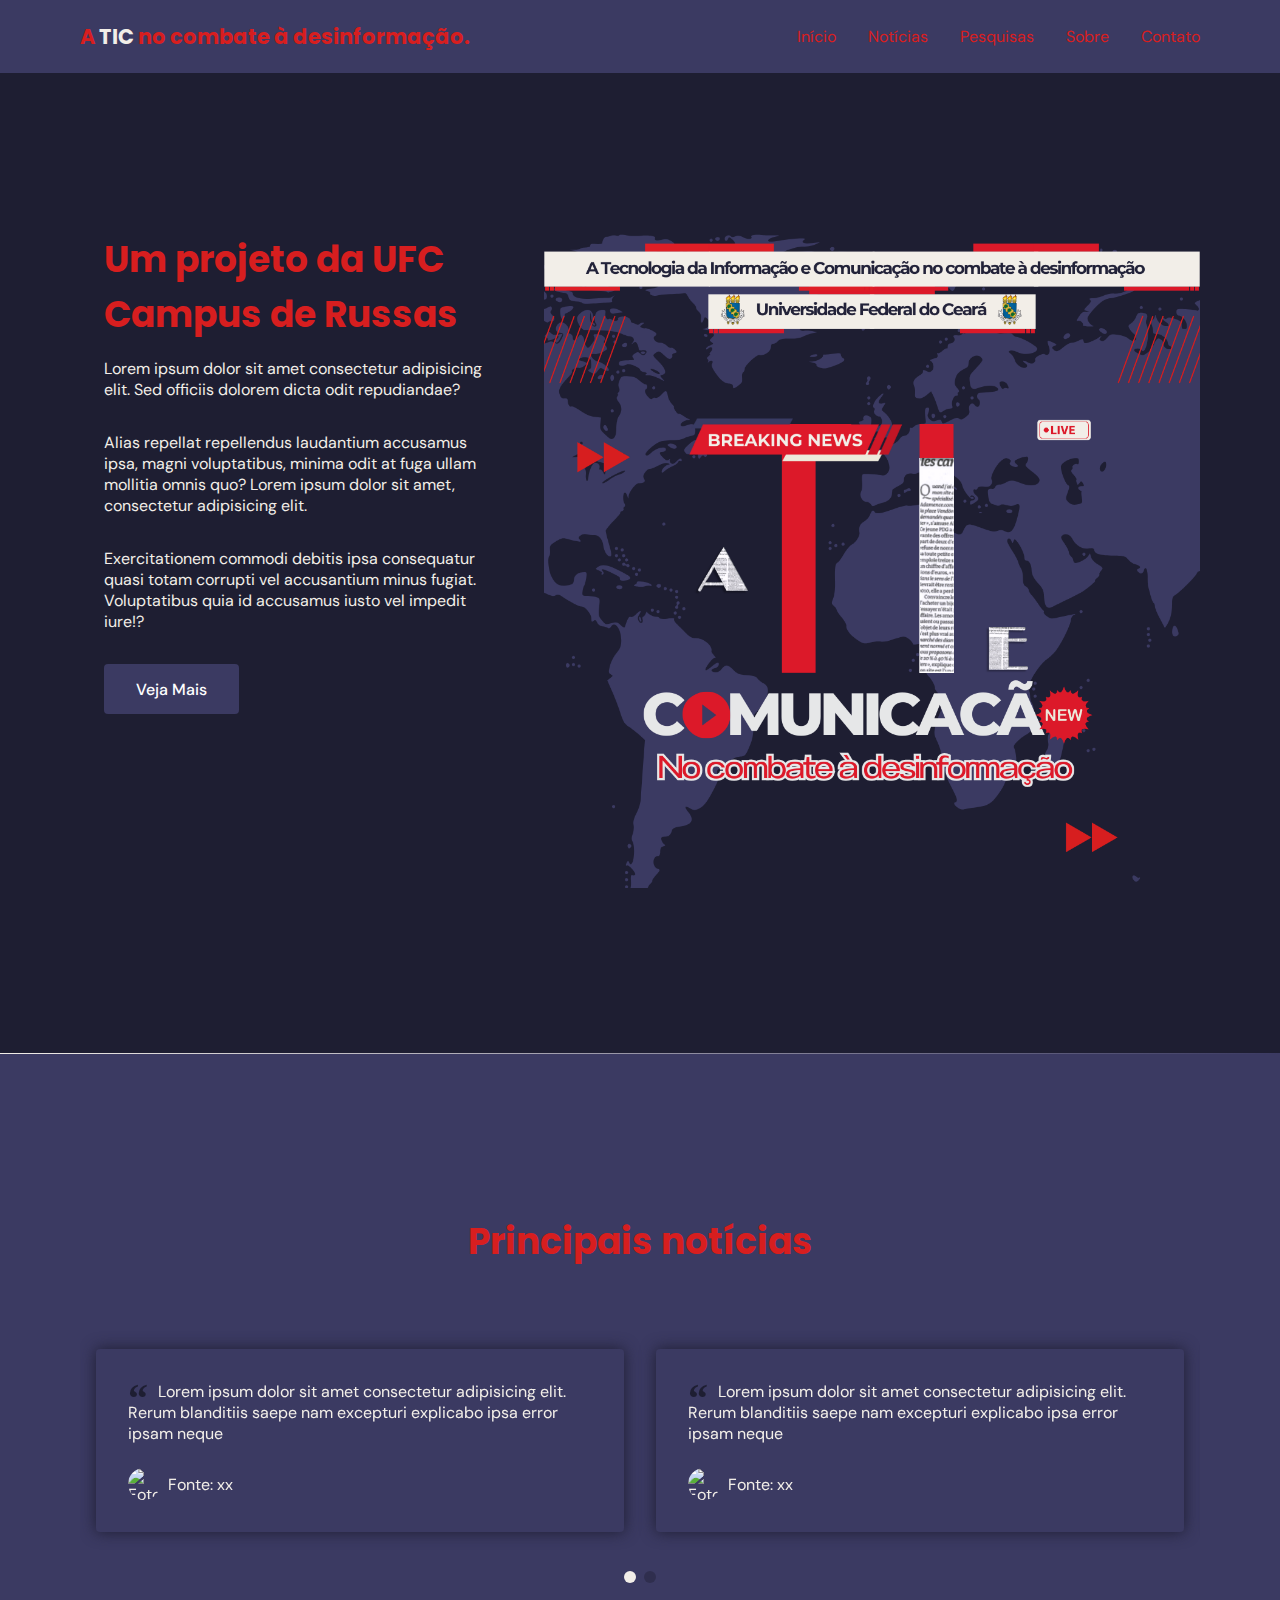
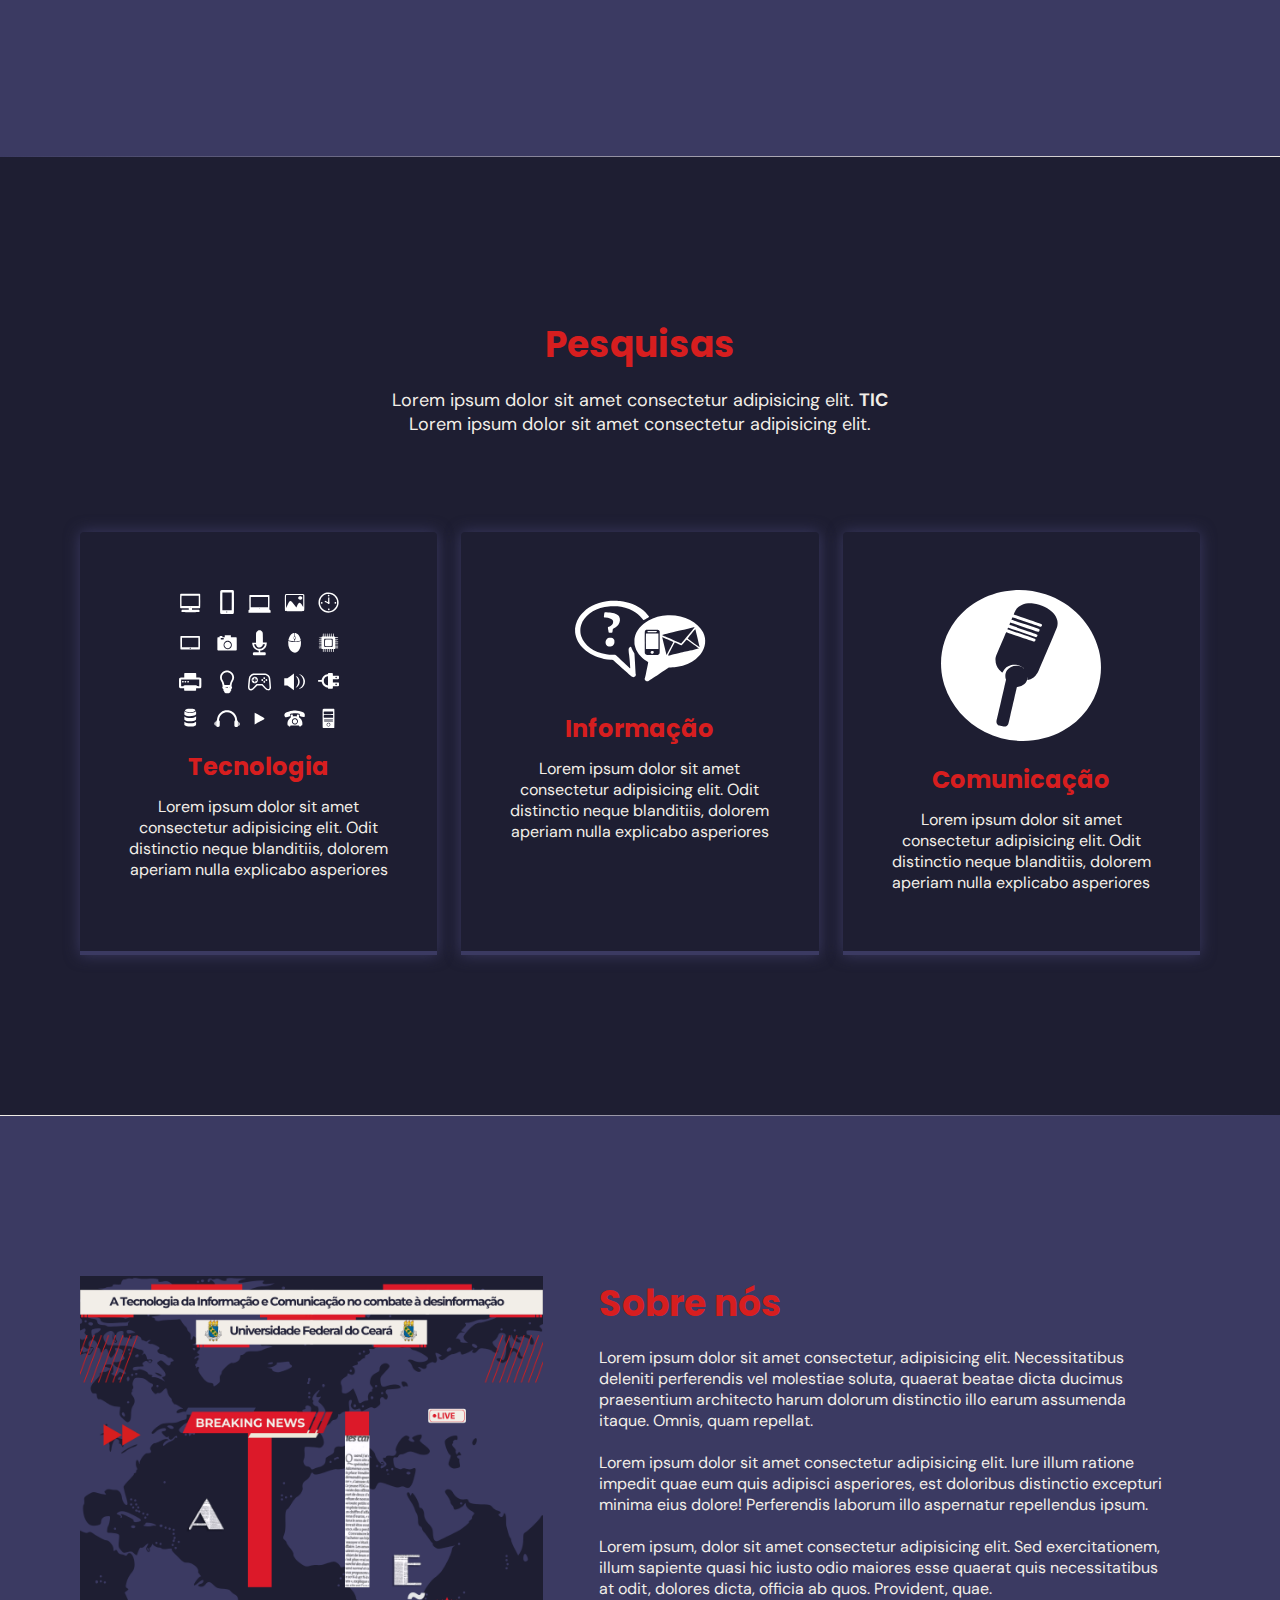
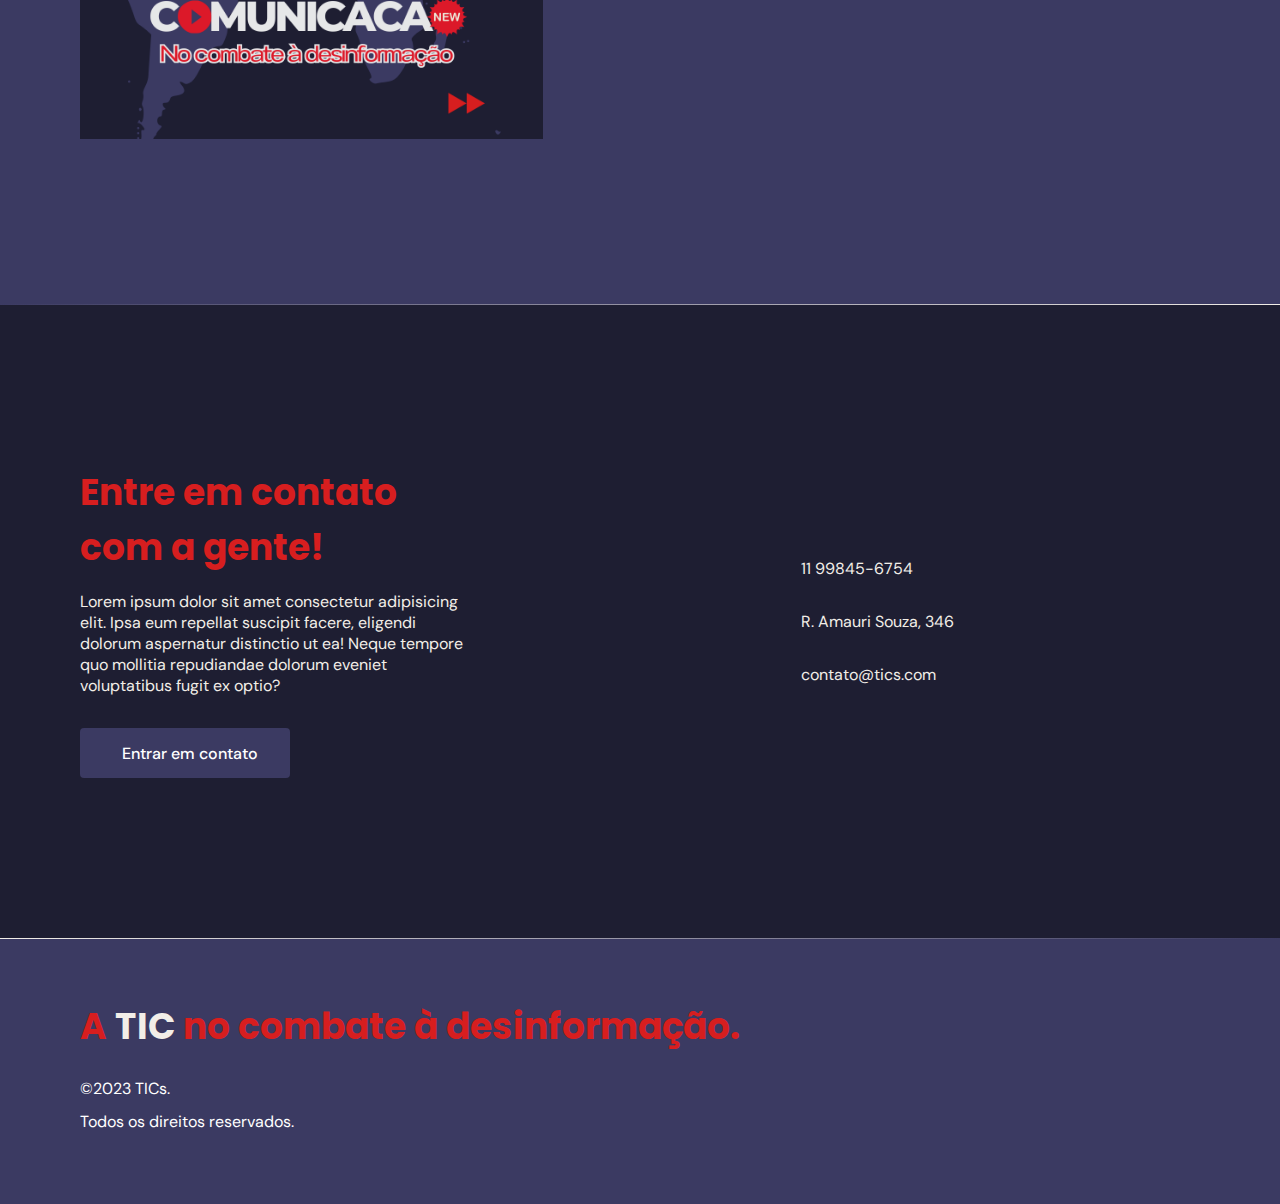
==== index.html @ be2ca549 "feat: new image and body html" ====
<!DOCTYPE html>
<html lang="pt_BR">

<head>
  <!-- PAGE INFO -->
  <meta charset="UTF-8" />
  <meta http-equiv="X-UA-Compatible" content="IE=edge" />
  <meta name="viewport" content="width=device-width, initial-scale=1.0" />

  <meta name="description"
    content="Projeto UFC Campus de Russas, A Tecnologia da Informação de Comunicação no Combate à Desinformação." />
  <meta name="keywords" content="HTML, CSS, JavaScript, Front-end, TI, Projeto, UFC, Russas, TICs, Desinformação">
  <meta name="author" content="F. Ewerthon Oliveira">

  <title>Projeto TIC</title>

  <!-- Icones -->
  <link rel="stylesheet" href="assets/fonts/style.css" />
  <link rel="icon" href="./images/logo.png" />

  <!-- Swiper -->
  <link rel="stylesheet" href="https://unpkg.com/swiper/swiper-bundle.min.css" />

  <!-- STYLES -->
  <link rel="stylesheet" href="style.css" />

  <!-- Fonts -->
  <link rel="preconnect" href="https://fonts.gstatic.com" />
  <link
    href="https://fonts.googleapis.com/css2?family=DM+Sans:wght@400;500;700&family=Poppins:wght@400;500;700&display=swap"
    rel="stylesheet" />
</head>

<body>
  <header id="header">
    <nav class="container">
      <a class="logo" href="#">A <span>TIC</span> no combate à desinformação.</a>
      <!-- menu -->
      <div class="menu">
        <ul class="grid">
          <li><a class="title" href="#home">Início</a></li>
          <li><a class="title" href="#testimonials">Notícias</a></li>
          <li><a class="title" href="#services">Pesquisas</a></li>
          <li><a class="title" href="#about">Sobre</a></li>
          <li><a class="title" href="#contact">Contato</a></li>
        </ul>
      </div>
      <!-- /menu -->
      <div class="toggle icon-menu"></div>
      <div class="toggle icon-close"></div>
    </nav>
  </header>

  <main>
    <!-- INICIO -->
    <section class="section" id="home">
      <div class="container grid">
        <div class="image">
          <img src="./images/bannerCell.png" alt="Banner de arte do projeto" id="imgBanner"/>
        </div>
        <div class="text">
          <h2 class="title">Um projeto da UFC Campus de Russas</h2>
          <p>
            Lorem ipsum dolor sit amet consectetur adipisicing elit. Sed officiis dolorem dicta odit repudiandae?
          </p>
          <p>
            Alias repellat repellendus laudantium accusamus ipsa, magni voluptatibus, minima odit at fuga ullam mollitia
            omnis quo?
            Lorem ipsum dolor sit amet, consectetur adipisicing elit.
          </p>
          <p>
            Exercitationem commodi debitis ipsa consequatur quasi totam corrupti vel accusantium minus fugiat.
            Voluptatibus quia id accusamus iusto vel impedit iure!?
          </p>
          <a class="button" href="#testimonials">Veja Mais</a>
        </div>
      </div>
    </section>

    <div class="divider-1"></div>

    <!-- NOTICIAS -->
    <section class="section" id="testimonials">
      <div class="container">
        <header>
          <h2 class="title">Principais notícias</h2>
        </header>
        <div class="testimonials swiper-container">
          <div class="swiper-wrapper">
            <div class="testimonial swiper-slide">
              <blockquote>
                <p>
                  <span>&ldquo;</span>
                  Lorem ipsum dolor sit amet consectetur adipisicing elit.
                  Rerum blanditiis saepe nam excepturi explicabo ipsa error
                  ipsam neque
                </p>
                <cite>
                  <img src="assets/fotos/10.jpeg" alt="Foto de Wanessa Souza" />
                  Fonte: xx
                </cite>
              </blockquote>
            </div>

            <div class="testimonial swiper-slide">
              <blockquote>
                <p>
                  <span>&ldquo;</span>
                  Lorem ipsum dolor sit amet consectetur adipisicing elit.
                  Rerum blanditiis saepe nam excepturi explicabo ipsa error
                  ipsam neque
                </p>
                <cite>
                  <img src="assets/fotos/56.jpeg" alt="Foto de Franciele Venega" />
                  Fonte: xx
                </cite>
              </blockquote>
            </div>

            <div class="testimonial swiper-slide">
              <blockquote>
                <p>
                  <span>&ldquo;</span>
                  Lorem ipsum dolor sit amet consectetur adipisicing elit.
                  Rerum blanditiis saepe nam excepturi explicabo ipsa error
                  ipsam neque
                </p>
                <cite>
                  <img src="assets/fotos/26.jpeg" alt="Fotos de Valeska Fabris" />
                  Fonte: xx
                </cite>
              </blockquote>
            </div>
          </div>

          <!-- If we need pagination -->
          <div class="swiper-pagination"></div>
        </div>
      </div>
    </section>

    <div class="divider-2"></div>

    <!-- PESQUISAS -->
    <section class="section" id="services">
      <div class="container grid">
        <header>
          <h2 class="title">Pesquisas</h2>
          <p class="subtitle">
            Lorem ipsum dolor sit amet consectetur adipisicing elit. <strong>TIC</strong> Lorem ipsum dolor sit amet
            consectetur adipisicing elit.
          </p>
        </header>
        <div class="cards grid">
          <div class="card">
            <img src="./images/tecnologia.svg" alt="Imagem representando a Tecnologia" class="imgCardService">
            <h3 class="title">Tecnologia</h3>
            <p>
              Lorem ipsum dolor sit amet consectetur adipisicing elit. Odit
              distinctio neque blanditiis, dolorem aperiam nulla explicabo
              asperiores
            </p>
          </div>
          
          <div class="card">
            <img src="./images/informacao.svg" alt="Imagem representando a Informação" class="imgCardService">
            <h3 class="title">Informação</h3>
            <p>
              Lorem ipsum dolor sit amet consectetur adipisicing elit. Odit
              distinctio neque blanditiis, dolorem aperiam nulla explicabo
              asperiores
            </p>
          </div>

          <div class="card">
            <img src="./images/comunicacao.svg" alt="Imagem representando a Comunicação" class="imgCardService">
            <h3 class="title">Comunicação</h3>
            <p>
              Lorem ipsum dolor sit amet consectetur adipisicing elit. Odit
              distinctio neque blanditiis, dolorem aperiam nulla explicabo
              asperiores
            </p>
          </div>
        </div>
      </div>
    </section>

    <div class="divider-1"></div>

    <!-- SOBRE -->
    <section class="section" id="about">
      <div class="container grid">
        <div class="image">
          <img src="./images/bannerCell.png" alt="Banner de arte do projeto" />
        </div>
        <div class="text">
          <h2 class="title">Sobre nós</h2>
          <p>
            Lorem ipsum dolor sit amet consectetur, adipisicing elit.
            Necessitatibus deleniti perferendis vel molestiae soluta, quaerat
            beatae dicta ducimus praesentium architecto harum dolorum
            distinctio illo earum assumenda itaque. Omnis, quam repellat.
          </p>
          <br />
          <p>
            Lorem ipsum dolor sit amet consectetur adipisicing elit. Iure
            illum ratione impedit quae eum quis adipisci asperiores, est
            doloribus distinctio excepturi minima eius dolore! Perferendis
            laborum illo aspernatur repellendus ipsum.
          </p>
          <br />
          <p>
            Lorem ipsum, dolor sit amet consectetur adipisicing elit. Sed
            exercitationem, illum sapiente quasi hic iusto odio maiores esse
            quaerat quis necessitatibus at odit, dolores dicta, officia ab
            quos. Provident, quae.
          </p>
        </div>
      </div>
    </section>

    <div class="divider-2"></div>

    <!-- CONTATO -->
    <section class="section" id="contact">
      <div class="container grid">
        <div class="text">
          <h2 class="title">Entre em contato com a gente!</h2>
          <p>
            Lorem ipsum dolor sit amet consectetur adipisicing elit. Ipsa eum repellat suscipit facere, eligendi dolorum
            aspernatur distinctio ut ea! Neque tempore quo mollitia repudiandae dolorum eveniet voluptatibus fugit ex
            optio?
          </p>
          <a href="https://api.whatsapp.com/send?phone=+5511998456754&text=Oi! Gostaria de agendar um horário"
            class="button" target="_blank"><i class="icon-whatsapp"></i> Entrar em contato</a>
        </div>

        <div class="links">
          <ul class="grid">
            <li><i class="icon-phone"></i> 11 99845-6754</li>
            <li><i class="icon-map-pin"></i> R. Amauri Souza, 346</li>
            <li><i class="icon-mail"></i> contato@tics.com</li>
          </ul>
        </div>
      </div>
    </section>

    <div class="divider-1"></div>
  </main>

  <footer class="section">
    <div class="container grid">
      <div class="brand">
        <a class="logo logo-alt" href="#home">A<span> TIC</span> no combate à desinformação.</a>
        <p>©2023 TICs.</p>
        <p>Todos os direitos reservados.</p>
      </div>

      <div class="social grid">
        <a href="https://instagram.com" target="_blank">
          <i class="icon-instagram"></i>
        </a>
        <a href="https://facebook.com" target="_blank">
          <i class="icon-facebook"></i></a>
        <a href="https://youtube.com" target="_blank"><i class="icon-youtube"></i></a>
      </div>
    </div>
  </footer>

  <a href="#home" class="back-to-top"><i class="icon-arrow-up"></i></a>

  <!-- swiper -->
  <script src="https://unpkg.com/swiper/swiper-bundle.min.js"></script>

  <!-- scrollreveal -->
  <script src="https://unpkg.com/scrollreveal"></script>

  <!-- main.js -->
  <script src="main.js"></script>
</body>

</html>
---- style.css ----
/*====  RESET ============================ */
* {
  margin: 0;
  padding: 0;
  box-sizing: border-box;
}

ul {
  list-style: none;
}

a {
  text-decoration: none;
}

img {
  width: 100%;
  height: auto;
}

/*====  VARIABLES ============================ */
:root {
  --header-height: 4.5rem;

  /* colors */
  --base-color: #3B3A62;
  --base-color-second: blue;
  --base-color-alt: #6563a5;
  --title-color: #D71E1F;
  --text-color: #F2EEE8;
  --text-color-light: #fff;
  --body-color: #1E1E32;

  /* fonts */
  --title-font-size: 1.875rem;
  --subtitle-font-size: 1rem;

  --title-font: 'Poppins', sans-serif;
  --body-font: 'DM Sans', sans-serif;
}

/*===  BASE ============================ */
html {
  scroll-behavior: smooth;
}

body {
  font: 400 1rem var(--body-font);
  color: var(--text-color);
  background: var(--body-color);
  -webkit-font-smoothing: antialiased;
}

.title {
  font: 700 var(--title-font-size) var(--title-font);
  color: var(--title-color);
  -webkit-font-smoothing: auto;
}

.button {
  background-color: var(--base-color);
  color: var(--text-color-light);
  height: 3.5rem;
  display: inline-flex;
  align-items: center;
  padding: 0 2rem;
  border-radius: 0.25rem;
  font: 500 1rem var(--body-font);
  transition: background 0.3s;
}

.button:hover {
  background: var(--base-color-alt);
}

.divider-1 {
  height: 1px;
  background: linear-gradient(270deg,
      var(--base-color),
      var(--text-color));
}

.divider-2 {
  height: 1px;
  background: linear-gradient(270deg,
      var(--text-color),
      var(--base-color));
}

/*====  LAYOUT ============================ */
.container {
  margin-left: 1.5rem;
  margin-right: 1.5rem;
}

.grid {
  display: grid;
  gap: 2rem;
}

.section {
  padding: calc(0.5rem + var(--header-height)) 0;
}

.section .title {
  margin-bottom: 1rem;
}

.section .subtitle {
  font-size: var(--subtitle-font-size);
}

.section header {
  margin-bottom: 4rem;
}

.section header strong {
  color: var(--text-color);
}

#header {
  border-bottom: 1px solid var(--base-color);
  margin-bottom: 2rem;
  display: flex;

  position: fixed;
  top: 0;
  left: 0;
  z-index: 100;
  background-color: var(--base-color);
  width: 100%;
}

#header.scroll {
  box-shadow: 0px 0px 12px rgba(0, 0, 0, 0.15);
}

/*====  LOGO ============================ */
.logo {
  font: 700 1.31rem var(--title-font);
  color: var(--title-color);
}

.logo span {
  color: var(--text-color);
}

.logo-alt span {
  color: var(--text-color);
}

/*====  NAVIGATION ============================ */
nav {
  height: var(--header-height);
  display: flex;
  align-items: center;
  justify-content: space-between;
  width: 100%;
}

nav ul li {
  text-align: center;
}

nav ul li a {
  transition: color 0.2s;
  position: relative;
}

nav ul li a:hover,
nav ul li a.active {
  color: var(--text-color);
}

nav ul li a::after {
  content: '';
  width: 0%;
  height: 2px;
  background: var(--text-color);

  position: absolute;
  left: 0;
  bottom: -1.5rem;

  transition: width 0.2s;
}

nav ul li a:hover::after,
nav ul li a.active::after {
  width: 100%;
}

nav .menu {
  opacity: 0;
  visibility: hidden;
  top: -20rem;
  transition: 0.2s;
}

nav .menu ul {
  display: none;
}

/* Mostrar menu */
nav.show .menu {
  opacity: 1;
  visibility: visible;

  background: var(--body-color);

  height: 100vh;
  width: 100vw;

  position: fixed;
  top: 0;
  left: 0;

  display: grid;
  place-content: center;
}

nav.show .menu ul {
  display: grid;
}

nav.show ul.grid {
  gap: 4rem;
}

/* toggle menu */
.toggle {
  color: var(--text-color);
  font-size: 1.5rem;
  cursor: pointer;
}

nav .icon-close {
  visibility: hidden;
  opacity: 0;

  position: absolute;
  top: -1.5rem;
  right: 1.5rem;

  transition: 0.2s;
}

nav.show div.icon-close {
  visibility: visible;
  opacity: 1;
  top: 1.5rem;
}

/*====  HOME ============================ */
#home {
  overflow: hidden;
}

#home .container {
  margin: 0;
}

#home .image {
  position: relative;
}

/* #home .image::before {
  content: '';
  height: 100%;
  width: 100%;
  background: var(--base-color-second);
  position: absolute;
  top: -16.8%;
  left: 16.7%;
  z-index: 0;
} */

#home .image img {
  position: relative;
}

/* #home .image img,
#home .image::before {
  border-radius: 0.25rem;
} */

#home .text {
  margin-left: 1.5rem;
  margin-right: 1.5rem;
  text-align: center;
}

#home .text h1 {
  margin-bottom: 1rem;
}

#home .text p {
  margin-bottom: 2rem;
}

/*====  ABOUT ============================ */
#about {
  background: var(--base-color);
}

#about .container {
  margin: 0;
}

#about .image {
  position: relative;
}

/* #about .image::before {
  content: '';
  height: 100%;
  width: 100%;
  background: var(--base-color-second);
  position: absolute;
  top: -8.3%;
  left: -33%;
  z-index: 0;
} */

#about .image img {
  position: relative;
}

/* #about .image img,
#about .image::before {
  border-radius: 0.25rem;
} */

#about .text {
  margin-left: 1.5rem;
  margin-right: 1.5rem;
}

/*====  SERVICES ============================ */
.cards.grid {
  gap: 1.5rem;
}

.card {
  padding: 3.625rem 2rem;
  box-shadow: 0px 0px 15px var(--base-color);
  border-bottom: 0.25rem solid var(--base-color);
  border-radius: 0.25rem 0.25rem 0 0;
  text-align: center;
}

.card .imgCardService {
  margin: 0 auto;
  padding-bottom: 1rem;
  width: 10rem;
}

.card .title {
  font-size: 1.5rem;
  margin-bottom: 0.75rem;
}

/*====  TESTIMONIALS ============================ */
#testimonials {
  background: var(--base-color);
}

#testimonials .container {
  margin-left: 0;
  margin-right: 0;
  position: relative;
  overflow: hidden;
}

#testimonials header {
  margin-left: 1.5rem;
  margin-right: 1.5rem;
  margin-bottom: 0;
}

#testimonials blockquote {
  padding: 2rem;
  box-shadow: 0px 0px 15px var(--body-color);
  border-radius: 0.25rem;
}

#testimonials blockquote p {
  position: relative;
  text-indent: 1.875rem;
  margin-bottom: 1.5rem;
  color: var(--text-color);
}

#testimonials blockquote p span {
  font: 700 2.5rem serif;
  position: absolute;
  top: -0.375rem;
  left: -1.875rem;
  color: var(--body-color);
}

#testimonials cite {
  display: flex;
  align-items: center;
  font-style: normal;
}

#testimonials cite img {
  width: 2rem;
  height: 2rem;
  object-fit: cover;
  clip-path: circle();
  margin-right: 0.5rem;
}

/* swiper */
.swiper-slide {
  height: auto;
  padding: 4rem 1rem;
}

.swiper-pagination-bullet {
  width: 0.75rem;
  height: 0.75rem;
}

.swiper-pagination-bullet-active {
  background: var(--text-color);
}

/*====  CONTACT ============================ */
#contact .grid {
  gap: 4rem;
}

#contact .text p {
  margin-bottom: 2rem;
}

#contact .button i,
#contact ul li i {
  font-size: 1.5rem;
  margin-right: 0.625rem;
}

#contact ul.grid {
  gap: 2rem;
}

#contact ul li {
  display: flex;
  align-items: center;
}

#contact ul li i {
  color: var(--title-color);
}

/*====  FOOTER ============================ */
footer {
  background: var(--base-color);
}

footer.section {
  padding: 4rem 0;
}

footer .logo {
  display: inline-block;
  margin-bottom: 1.5rem;
}

footer .brand p {
  color: var(--text-color-light);
  margin-bottom: 0.75rem;
}

footer i {
  font-size: 1.5rem;
  color: var(--text-color-light);
}

footer .social {
  grid-auto-flow: column;
  width: fit-content;
}

footer .social a {
  transition: 0.3s;
  display: inline-block;
}

footer .social a:hover {
  transform: translateY(-8px);
}

/* Back to top */
.back-to-top {
  background: var(--base-color);
  color: var(--text-color-light);

  position: fixed;
  right: 1rem;
  bottom: 1rem;

  padding: 0.5rem;
  clip-path: circle();

  font-size: 1.5rem;
  line-height: 0;

  visibility: hidden;
  opacity: 0;

  transition: 0.3s;
  transform: translateY(100%);
}

.back-to-top.show {
  visibility: visible;
  opacity: 1;
  transform: translateY(0);
}

/*========= MEDIA QUERIES =========*/
/* medium devices: 767 > */
@media (min-width: 767px) {
  
}

/* large devices: 992 > */
@media (min-width: 992px) {
  :root {
    --title-font-size: 2.25rem;
    --subtitle-font-size: 1.125rem;
  }
}

/* large devices: 1023 > */
@media (min-width: 1023px) {

  /* navigation */
  nav .menu {
    opacity: 1;
    visibility: visible;
    top: 0;
  }

    /* services */
    .cards {
      grid-template-columns: 1fr 1fr;
    }
}

/* extra large devices: 1200 > */
@media (min-width: 1200px) {

  /* reusable classes */
  .container {
    max-width: 1120px;
    margin-left: auto;
    margin-right: auto;
  }

  .section {
    padding: 10rem 0;
  }

  .section header,
  #testimonials header {
    max-width: 32rem;
    text-align: center;
    margin-left: auto;
    margin-right: auto;
  }

  .button {
    height: 3.125rem;
  }

  /* navigation */
  nav .menu {
    opacity: 1;
    visibility: visible;
    top: 0;
  }

  nav .menu ul {
    display: flex;
    gap: 2rem;
  }

  nav .menu ul li a.title {
    font: 400 1rem var(--body-font);
    -webkit-font-smoothing: antialiased;
  }

  nav .menu ul li a.title.active {
    font-weight: bold;
    -webkit-font-smoothing: auto;
  }

  nav .icon-menu {
    display: none;
  }

  /* layout */
  main {
    margin-top: var(--header-height);
  }

  /* home */
  #home .container {
    grid-auto-flow: column;
    justify-content: space-between;
    margin: 0 auto;
  }

  #home .image {
    order: 1;
  }

  #home .text {
    order: 0;
    max-width: 24rem;
    text-align: left;
  }

  /* about */
  #about .container {
    margin: 0 auto;
    grid-auto-flow: column;
  }

  /* services */
  .cards {
    grid-template-columns: 1fr 1fr 1fr;
  }

  .card {
    padding-left: 3rem;
    padding-right: 3rem;
  }

  /* testimonials */
  #testimonials .container {
    margin-left: auto;
    margin-right: auto;
  }

  /* contact */
  #contact .container {
    grid-auto-flow: column;
    align-items: center;
  }

  #contact .text {
    max-width: 25rem;
  }

  /* footer */
  footer.section {
    padding: 3.75rem 0;
  }

  footer .container {
    grid-auto-flow: column;
    align-items: center;
    justify-content: space-between;
  }

  footer .logo {
    font-size: 2.25rem;
  }
}
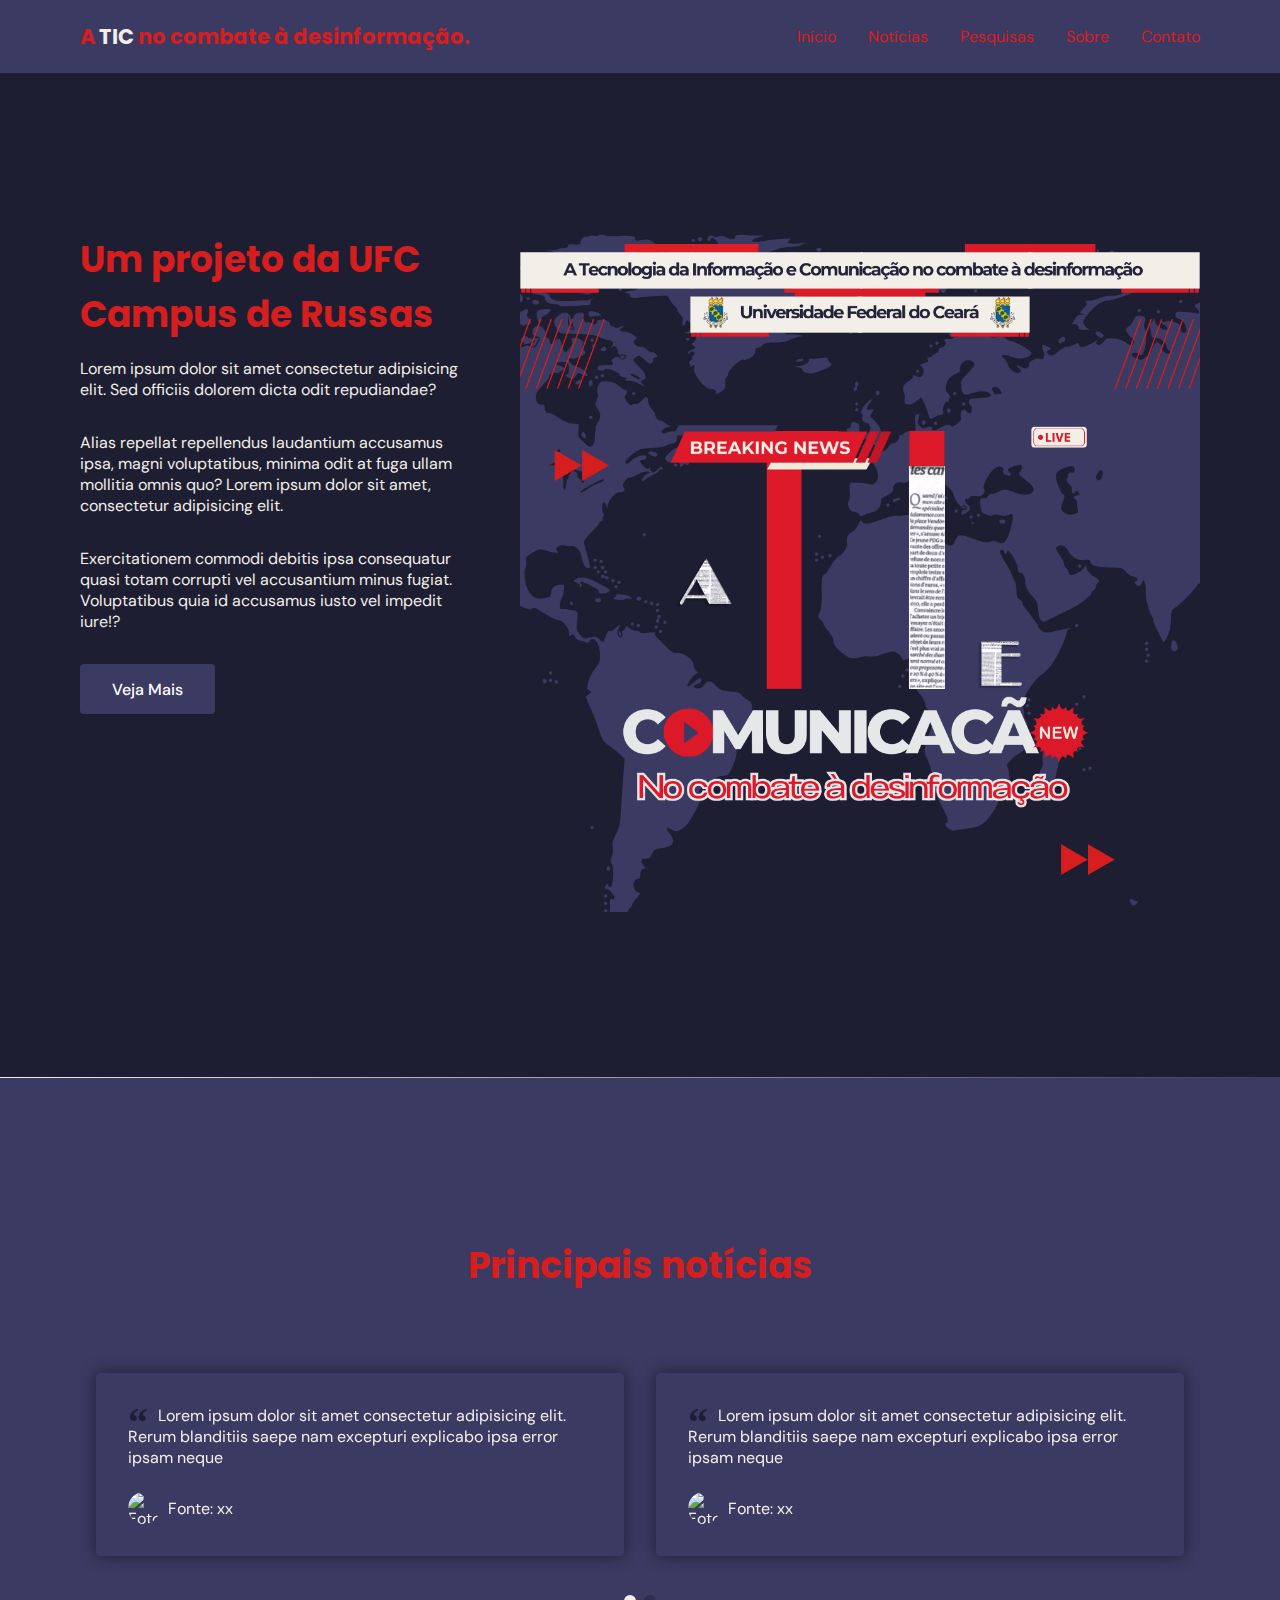
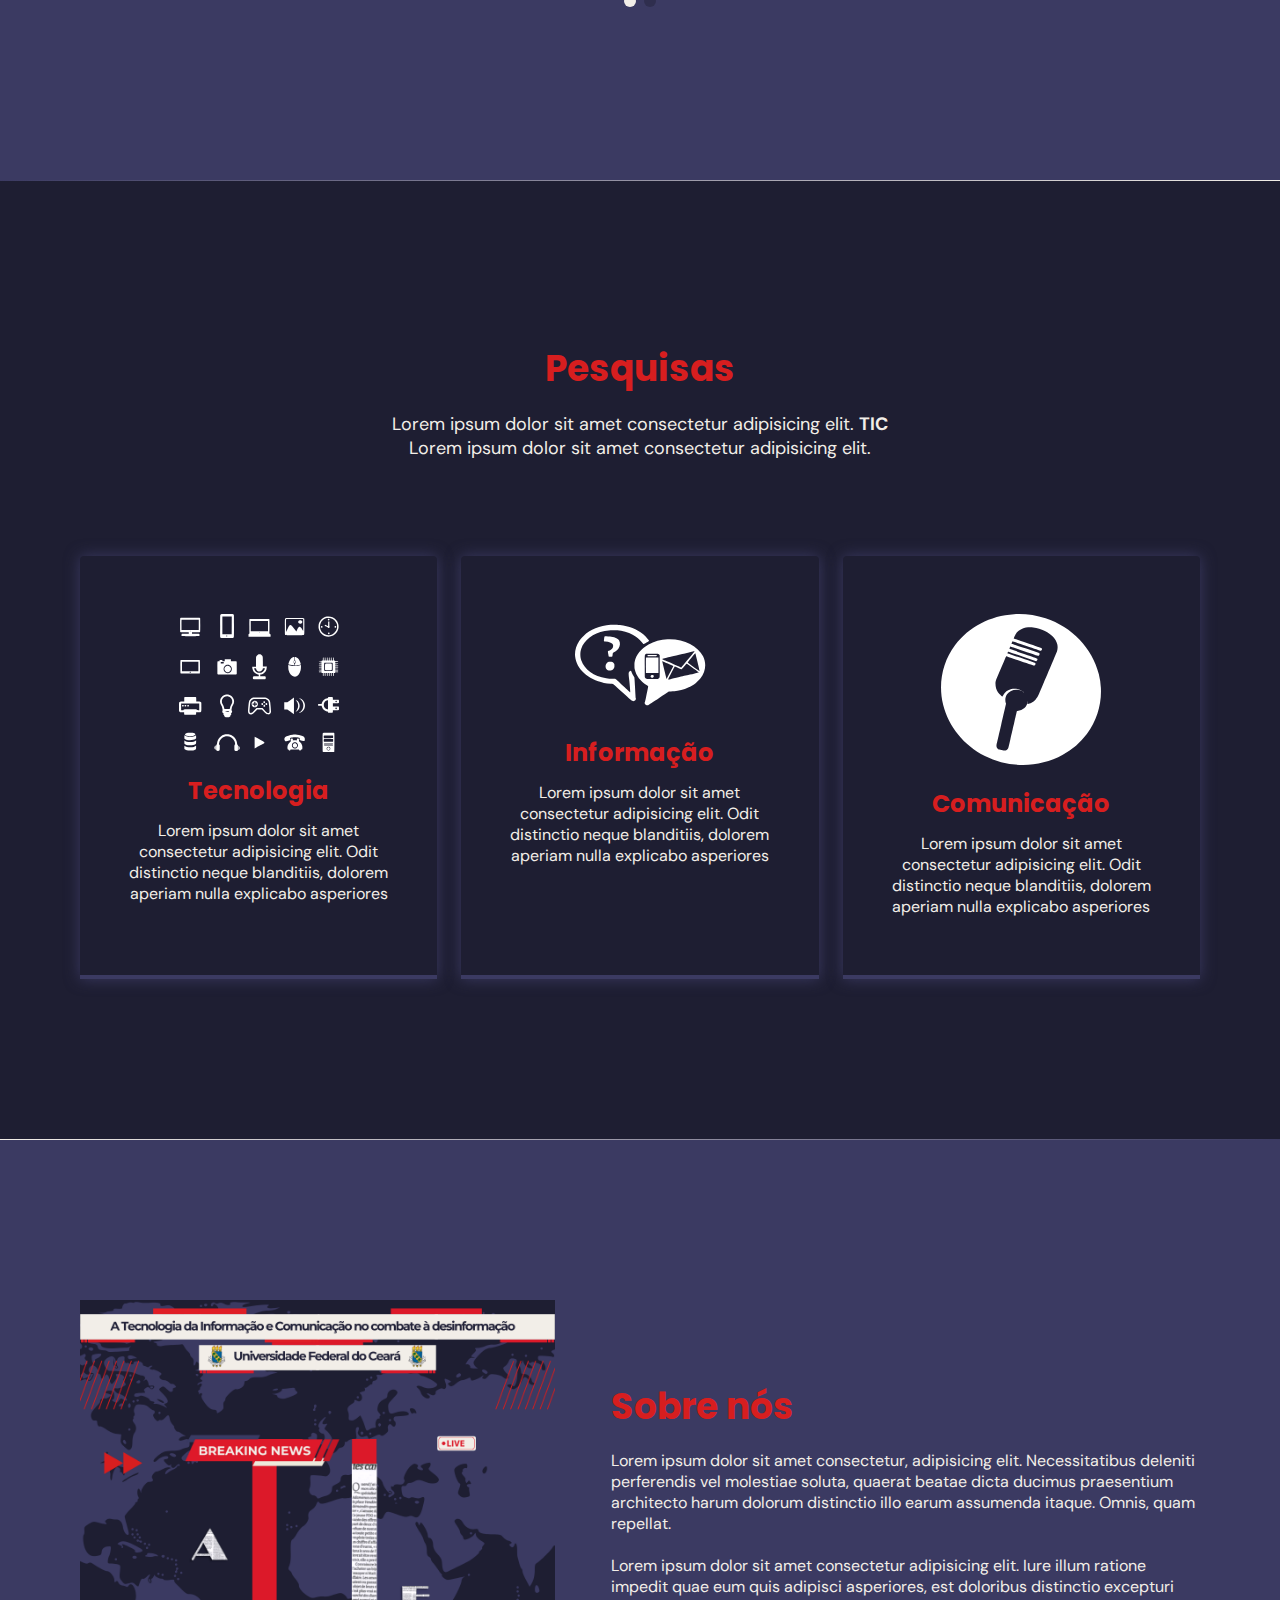
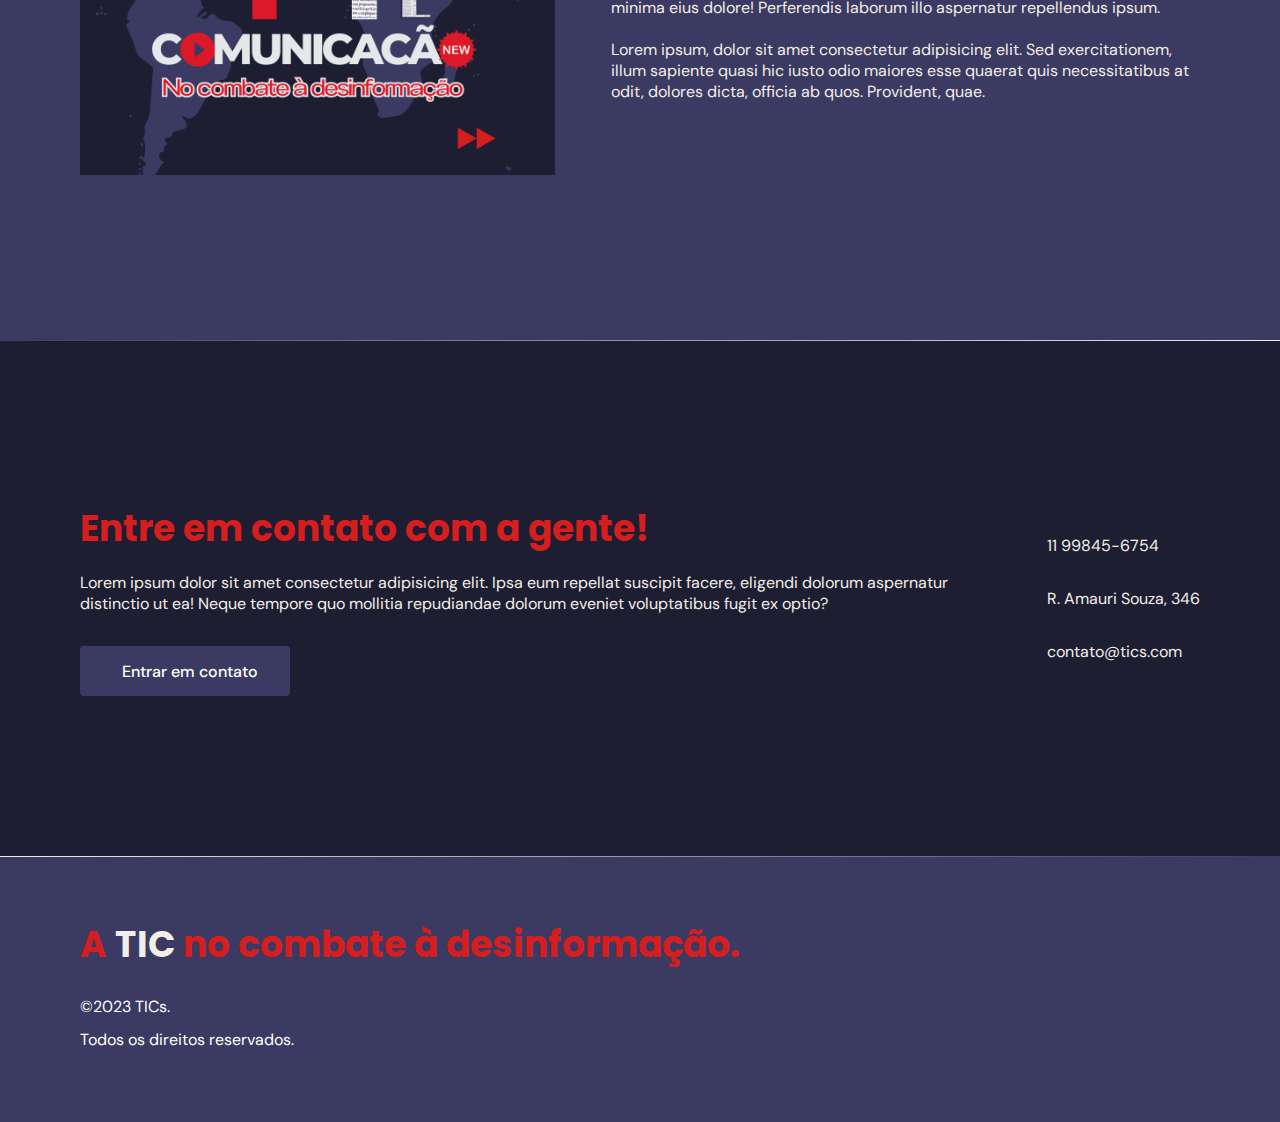
==== commit 639c571c: "feat: new media contents" ====
--- a/index.html
+++ b/index.html
@@ -56,7 +56,7 @@
     <section class="section" id="home">
       <div class="container grid">
         <div class="image">
-          <img src="./images/bannerCell.png" alt="Banner de arte do projeto" id="imgBanner"/>
+          <img src="./images/bannerCell.png" alt="Banner de arte do projeto" id="imgBanner" class="imgBanner"/>
         </div>
         <div class="text">
           <h2 class="title">Um projeto da UFC Campus de Russas</h2>
@@ -191,7 +191,7 @@
     <section class="section" id="about">
       <div class="container grid">
         <div class="image">
-          <img src="./images/bannerCell.png" alt="Banner de arte do projeto" />
+          <img src="./images/bannerCell.png" alt="Banner de arte do projeto" class="imgBanner"/>
         </div>
         <div class="text">
           <h2 class="title">Sobre nós</h2>
--- a/style.css
+++ b/style.css
@@ -525,7 +525,19 @@
 /*========= MEDIA QUERIES =========*/
 /* medium devices: 767 > */
 @media (min-width: 767px) {
-  
+
+  /* contact */
+  #contact .container {
+    grid-auto-flow: column;
+    align-items: center;
+  }
+
+  footer .container {
+    grid-auto-flow: column;
+    align-items: center;
+    justify-content: space-between;
+  }
+
 }
 
 /* large devices: 992 > */
@@ -534,6 +546,27 @@
     --title-font-size: 2.25rem;
     --subtitle-font-size: 1.125rem;
   }
+
+  /* services */
+  .cards {
+    grid-template-columns: 1fr 1fr;
+  }
+
+  /* about */
+  #about .container {
+    margin: 0 auto;
+    grid-auto-flow: column;
+  }
+
+  /* about */
+  #about .image {
+    justify-self: center;
+    margin-left: 1.5rem;
+  }
+
+  #about .text {
+    align-self: center;
+  }
 }
 
 /* large devices: 1023 > */
@@ -546,10 +579,10 @@
     top: 0;
   }
 
-    /* services */
-    .cards {
-      grid-template-columns: 1fr 1fr;
-    }
+  /* services */
+  .cards {
+    grid-template-columns: 1fr 1fr;
+  }
 }
 
 /* extra large devices: 1200 > */
@@ -618,12 +651,15 @@
 
   #home .image {
     order: 1;
+    align-self: center;
   }
 
   #home .text {
     order: 0;
     max-width: 24rem;
     text-align: left;
+
+    margin-left: 0;
   }
 
   /* about */
@@ -632,6 +668,17 @@
     grid-auto-flow: column;
   }
 
+  /* about */
+  #about .image {
+    margin-left: 0;
+  }
+
+  /* about */
+  #about .text {
+    margin-right: 0;
+  }
+
+
   /* services */
   .cards {
     grid-template-columns: 1fr 1fr 1fr;
@@ -654,9 +701,9 @@
     align-items: center;
   }
 
-  #contact .text {
+  /* #contact .text {
     max-width: 25rem;
-  }
+  } */
 
   /* footer */
   footer.section {
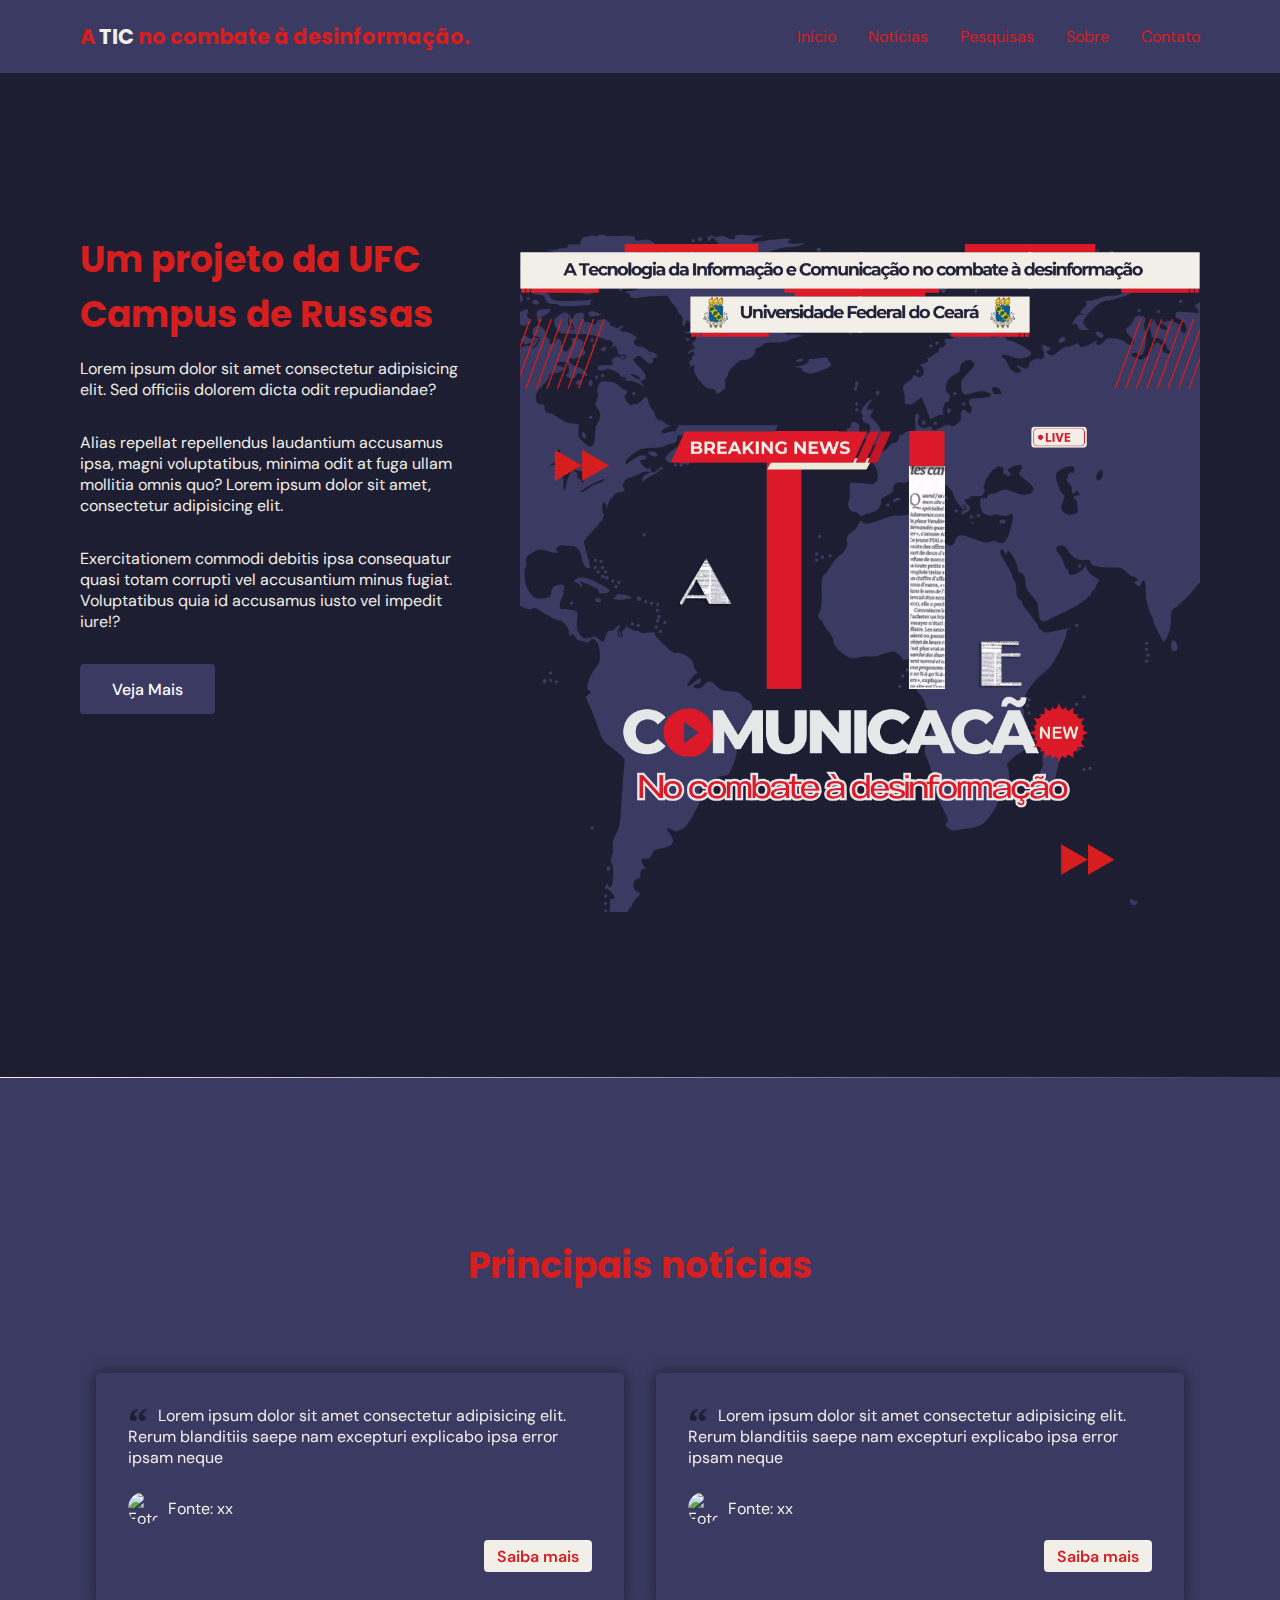
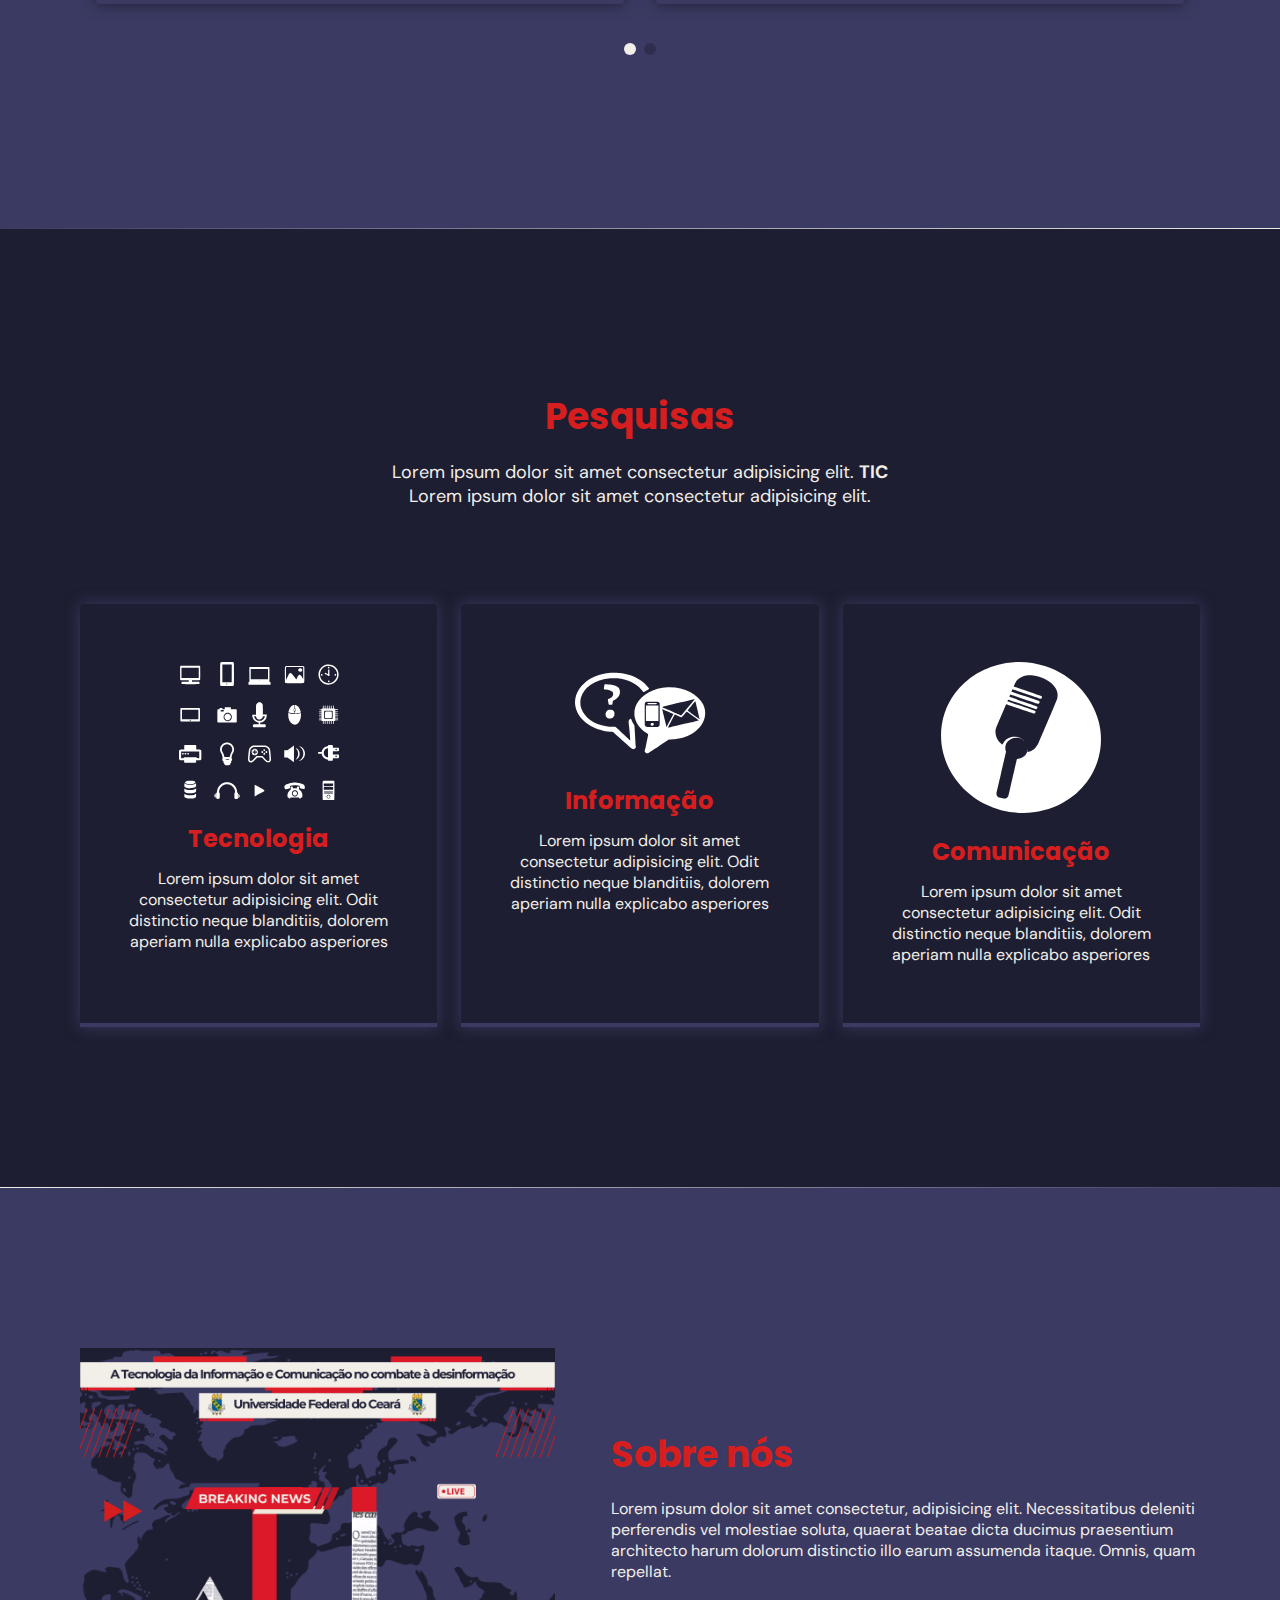
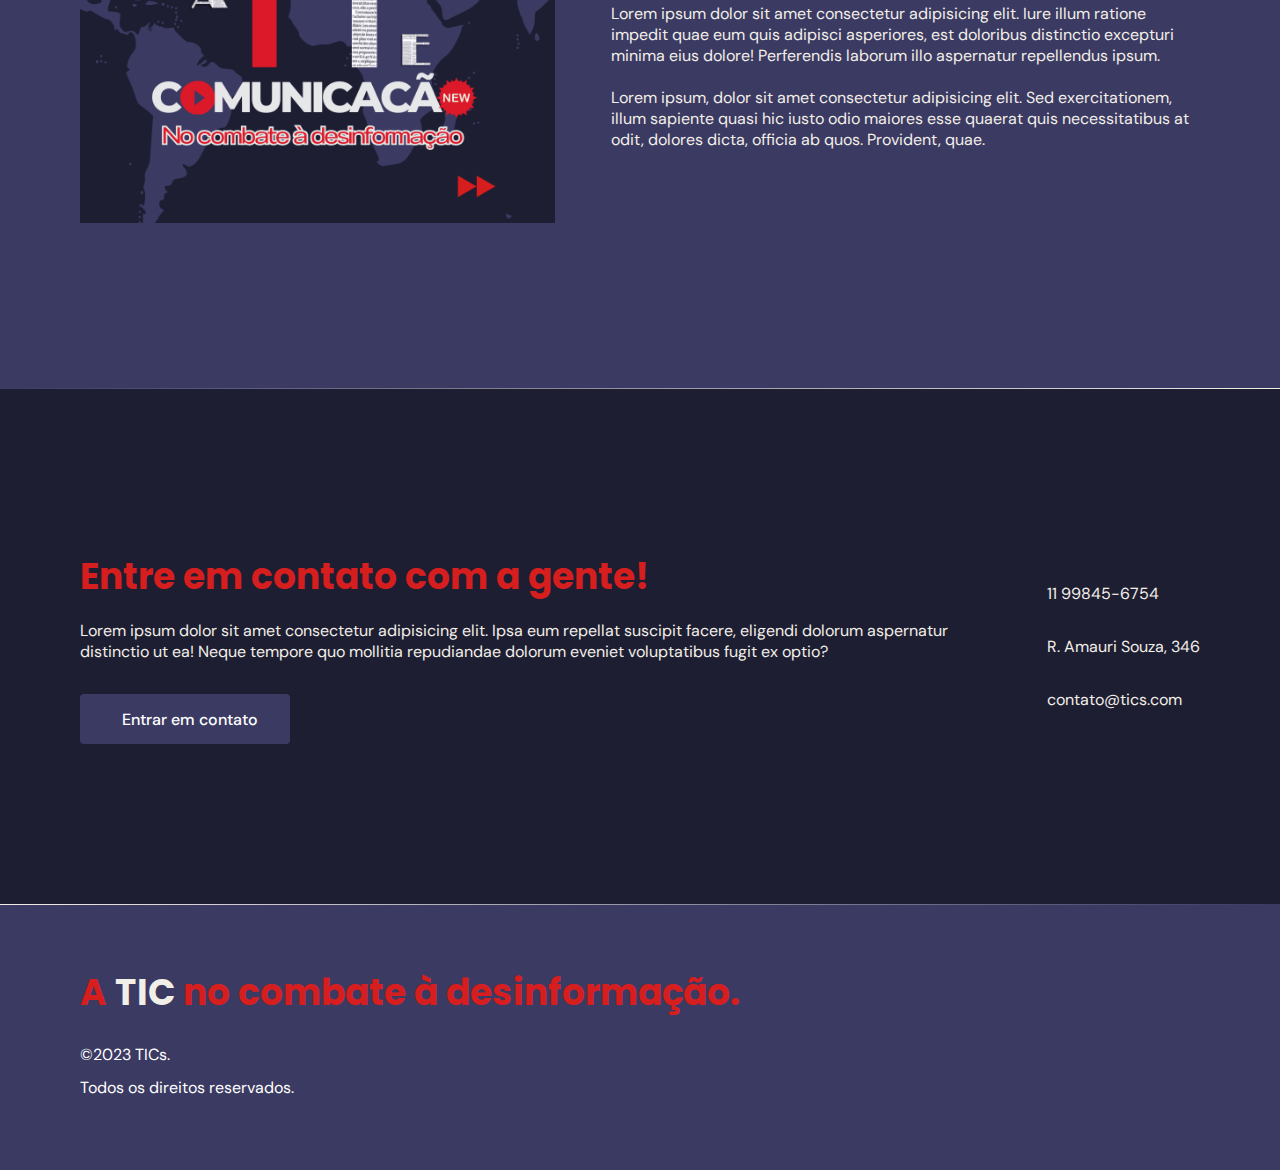
==== commit 3391e968: "feat: new buttons on testimonials" ====
--- a/index.html
+++ b/index.html
@@ -95,10 +95,14 @@
                   Rerum blanditiis saepe nam excepturi explicabo ipsa error
                   ipsam neque
                 </p>
-                <cite>
-                  <img src="assets/fotos/10.jpeg" alt="Foto de Wanessa Souza" />
-                  Fonte: xx
-                </cite>
+                <div class="fonteDiv">
+                  <cite>
+                    <img src="assets/fotos/10.jpeg" alt="Foto de Wanessa Souza" />
+                    Fonte: xx
+                  </cite>
+  
+                  <a class="button buttonFontes" href="#testimonials">Saiba mais</a>
+                </div>
               </blockquote>
             </div>
 
@@ -110,10 +114,14 @@
                   Rerum blanditiis saepe nam excepturi explicabo ipsa error
                   ipsam neque
                 </p>
-                <cite>
-                  <img src="assets/fotos/56.jpeg" alt="Foto de Franciele Venega" />
-                  Fonte: xx
-                </cite>
+                <div class="fonteDiv">
+                  <cite>
+                    <img src="assets/fotos/56.jpeg" alt="Foto de Franciele Venega" />
+                    Fonte: xx
+                  </cite>
+
+                  <a class="button buttonFontes" href="#testimonials">Saiba mais</a>
+                </div>
               </blockquote>
             </div>
 
@@ -125,10 +133,14 @@
                   Rerum blanditiis saepe nam excepturi explicabo ipsa error
                   ipsam neque
                 </p>
-                <cite>
-                  <img src="assets/fotos/26.jpeg" alt="Fotos de Valeska Fabris" />
-                  Fonte: xx
-                </cite>
+                <div class="fonteDiv">
+                  <cite>
+                    <img src="assets/fotos/26.jpeg" alt="Fotos de Valeska Fabris" />
+                    Fonte: xx
+                  </cite>
+
+                  <a class="button buttonFontes" href="#testimonials">Saiba mais</a>
+                </div>
               </blockquote>
             </div>
           </div>
--- a/style.css
+++ b/style.css
@@ -413,10 +413,37 @@
   margin-right: 0.5rem;
 }
 
+#testimonials .testimonials .testimonial .fonteDiv{
+  display: flex;
+  flex-direction: column;
+}
+
+#testimonials .testimonials .testimonial .fonteDiv .buttonFontes{
+  background-color: var(--text-color);
+  color: var(--title-color);
+
+  height: 2rem;
+  max-width: 7rem;
+
+  align-self: flex-end;
+
+  padding: 0 .8rem;
+  margin-top: 1rem;
+
+  font: 600 1rem var(--body-font);
+}
+
+#testimonials .testimonials .testimonial .fonteDiv .buttonFontes:hover{
+  background: var(--base-color-alt);
+  color: var(--text-color-light);
+}
+
 /* swiper */
 .swiper-slide {
   height: auto;
   padding: 4rem 1rem;
+
+  cursor: grab;
 }
 
 .swiper-pagination-bullet {
@@ -496,8 +523,8 @@
 
 /* Back to top */
 .back-to-top {
-  background: var(--base-color);
-  color: var(--text-color-light);
+  background: var(--text-color-light);
+  color: var(--base-color-alt);
 
   position: fixed;
   right: 1rem;
